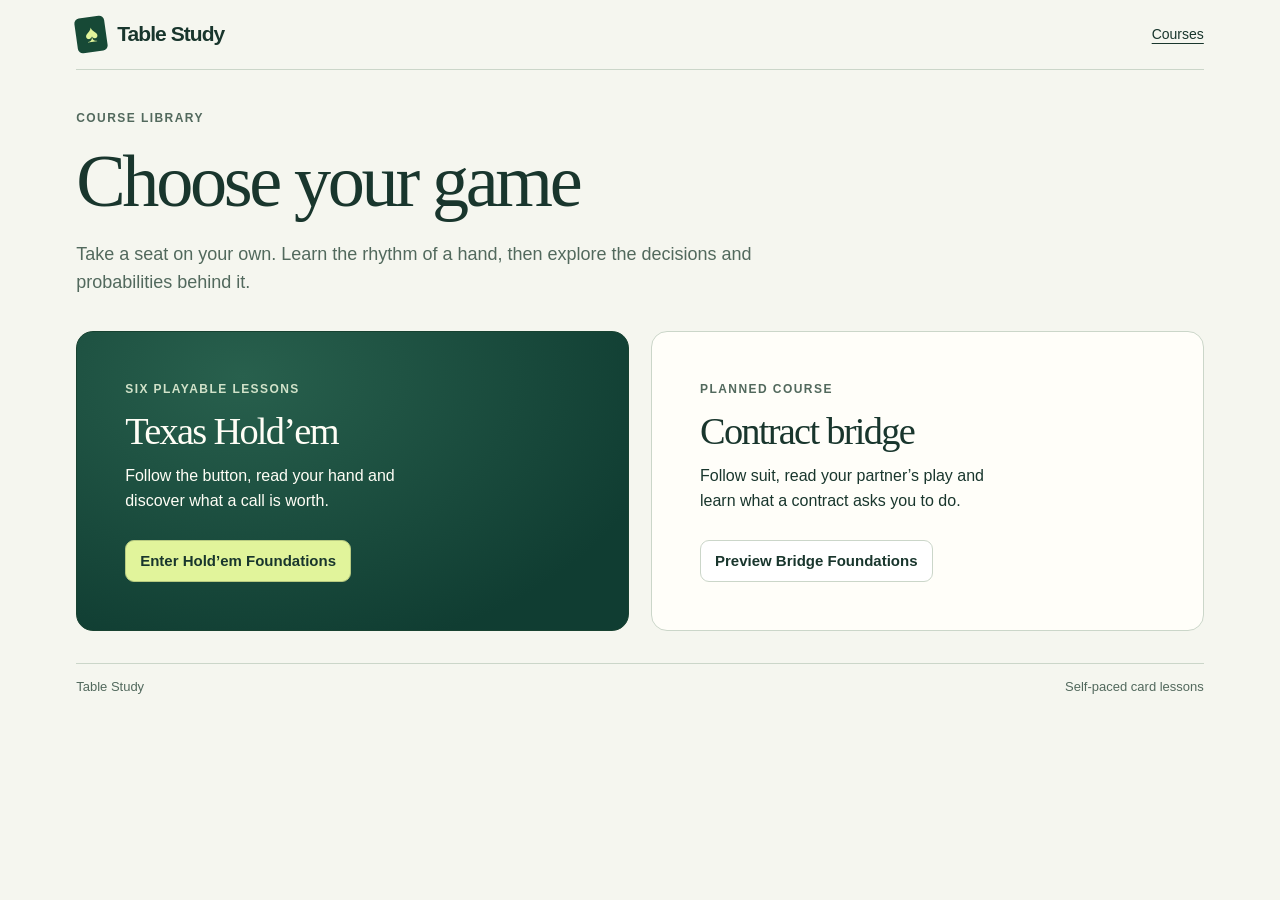
==== index.html @ 5b5e3d0c "Add a bridge course entrance and adaptive Hold’em practice" ====
<!doctype html>
<html lang="en">
<head>
<meta charset="utf-8">
<meta name="viewport" content="width=device-width,initial-scale=1">
<meta name="theme-color" content="#123f35">
<meta name="description" content="Explore solo card-game courses. Play Hold’em Foundations or preview the Bridge Foundations syllabus.">
<title>Table Study · Courses</title>
<link rel="stylesheet" href="assets/course.css">
<script defer src="assets/poker.js">
</script>
<script defer src="assets/lessons.js">
</script>
<script defer src="assets/practice.js"></script>
<script defer src="assets/course.js">
</script>
</head>
<body>
<div class="wrap">
<header>
<a class="brand" href="#library">
<span class="mark" aria-hidden="true">♠</span>Table Study</a>
<a id="section-nav" href="#library">Courses</a>
</header>
<main id="app">
</main>
<noscript>Enable JavaScript to play the lessons.</noscript>
<footer>Table Study <span>Self-paced card lessons</span>
</footer>
</div>
</body>
</html>
---- assets/course.css ----
:root {
  --ink:#19362d;
  --sub:#52695d;
  --line:#cbd6c9;
  --paper:#f5f6ef;
  --lime:#e1f49b;
  --green:#174936;
  --red:#9c3944;
  color:var(--ink);
  background:var(--paper);
  font:16px/1.55 "DM Sans",-apple-system,BlinkMacSystemFont,"Segoe UI",sans-serif;
}

* {
  box-sizing:border-box;
}

body {
  margin:0;
}

.wrap {
  max-width:1230px;
  margin:auto;
  padding:0 clamp(16px,4vw,54px);
}

header,footer,.row {
  display:flex;
  align-items:center;
  justify-content:space-between;
  gap:12px;
}

header {
  height:70px;
  border-bottom:1px solid var(--line);
}

footer {
  margin:32px 0 20px;
  border-top:1px solid var(--line);
  padding:13px 0;
  color:var(--sub);
  font-size:13px;
}

a {
  color:inherit;
  text-underline-offset:4px;
}

header>a:last-child {
  font-size:14px;
}

.brand {
  display:flex;
  align-items:center;
  gap:11px;
  text-decoration:none;
  font-size:21px;
  font-weight:690;
  letter-spacing:-.045em;
}

.mark {
  display:grid;
  place-items:center;
  background:#174936;
  color:var(--lime);
  width:30px;
  height:35px;
  border-radius:5px;
  transform:rotate(-8deg);
  font:24px Georgia;
}

h1,h2,h3,.figure {
  font-family:"Iowan Old Style",Baskerville,Georgia,serif;
  font-weight:500;
  line-height:1.09;
  letter-spacing:-.045em;
}

h1 {
  font-size:clamp(39px,5.8vw,76px);
  margin:.15em 0 .26em;
}

h2 {
  font-size:clamp(29px,3vw,42px);
  margin:.35em 0;
}

h3 {
  font-size:27px;
  margin:8px 0;
}

p {
  margin:0 0 14px;
}

.over {
  color:var(--sub);
  font-size:12px;
  letter-spacing:.12em;
  text-transform:uppercase;
  font-weight:710;
}

.intro {
  padding:35px 0 20px;
}

.intro p {
  max-width:680px;
  font-size:18px;
  color:var(--sub);
}

.grid {
  display:grid;
  grid-template-columns:minmax(0,1.29fr) minmax(0,1fr);
  gap:22px;
  align-items:start;
}

.panel,.paper {
  border:1px solid var(--line);
  border-radius:16px;
  background:#fffef9;
  padding:clamp(20px,2.4vw,32px);
}

.panel p,.paper p {
  max-width:65ch;
}

.felt {
  background:radial-gradient(ellipse at 30% 15%,#28604d,#103d32 80%);
  border:1px solid #184231;
  border-radius:17px;
  padding:24px;
  color:#fffef6;
  position:relative;
}

.felt .over,.felt small {
  color:#d1e2c9;
}

.felt h2 {
  margin-top:0;
}

.felt .row {
  align-items:flex-start;
}

.felt .badge {
  border:1px solid #92aa98;
  border-radius:21px;
  padding:4px 10px;
  font-size:13px;
}

.oval {
  height:275px;
  position:relative;
  border:1px solid #7c9e8466;
  border-radius:110px;
  margin:22px 7px 14px;
  box-shadow:0 0 0 5px #d7edbf09,inset 0 0 0 6px #d7edbf07;
}

.seat {
  position:absolute;
  transform:translate(-50%,-50%);
  background:#204d3e;
  display:grid;
  text-align:center;
  border:1px solid #789884;
  border-radius:12px;
  padding:4px 10px;
  min-width:59px;
  font-weight:650;
  font-size:14px;
}

.seat small {
  font-size:11px;
  white-space:nowrap;
}

.seat.me {
  background:#e2f59e;
  color:var(--ink);
}

.seat.me small {
  color:#385033;
}

.s0 {
  top:10%;
  left:50%;
}

.s1 {
  top:50%;
  left:90%;
}

.s2 {
  top:90%;
  left:50%;
}

.s3 {
  top:50%;
  left:10%;
}

.seat.fold {
  opacity:.6;
}

.center {
  position:absolute;
  left:50%;
  top:50%;
  transform:translate(-50%,-50%);
  text-align:center;
  font-size:14px;
}

.big {
  font:500 39px Georgia;
  display:block;
}

.figure {
  font-size:clamp(32px,4vw,54px);
}

.cards {
  display:flex;
  flex-wrap:wrap;
  gap:6px;
  margin:6px 0 18px;
}

.card {
  display:inline-flex;
  flex-direction:column;
  justify-content:center;
  align-items:center;
  width:44px;
  height:62px;
  background:#fffdf2;
  color:#253c31;
  border-radius:6px;
  border:1px solid #d0d5c7;
  font:bold 22px/1 Georgia;
  box-shadow:0 2px 3px #0001;
}

.card span {
  font:18px Georgia;
}

.card.red {
  color:#9c3944;
}

.card.selected {
  outline:3px solid var(--lime);
  outline-offset:1px;
  transform:translateY(-4px);
}

button.card {
  cursor:pointer;
}

.group {
  margin-top:20px;
}

.actions {
  display:flex;
  gap:8px;
  flex-wrap:wrap;
  align-items:center;
}

.btn {
  border:1px solid var(--line);
  border-radius:9px;
  padding:10px 14px;
  background:white;
  color:var(--ink);
  line-height:1.35;
  font-family:inherit;
  font-size:15px;
  font-weight:620;
  cursor:pointer;
  text-decoration:none;
  display:inline-block;
}

.btn:hover {
  background:#eef4e6;
}

.btn.main {
  background:var(--lime);
  border-color:#b7ca81;
}

.btn[aria-pressed=true] {
  background:#24523d;
  color:white;
}

.btn:disabled {
  opacity:.5;
  cursor:default;
}

a:focus-visible,button:focus-visible,summary:focus-visible {
  outline:3px solid #aa7426;
  outline-offset:4px;
}

.feedback {
  background:#ecf1e7;
  padding:12px 15px;
  border-radius:8px;
  margin:15px 0;
  line-height:1.5;
}

.feedback:empty {
  display:none;
}

.panel .actions {
  margin-top:15px;
}

.controls {
  margin-top:22px;
  border-top:1px solid var(--line);
  padding-top:12px;
  font-size:14px;
}

.plain {
  color:var(--sub);
  font:inherit;
  cursor:pointer;
  background:none;
  border:0;
  padding:5px;
}

.map {
  list-style:none;
  margin:0;
  padding:0;
}

.map a {
  display:grid;
  grid-template-columns:34px 1fr auto;
  align-items:baseline;
  gap:10px;
  border-bottom:1px solid var(--line);
  padding:13px 0;
  text-decoration:none;
}

.map a:hover strong {
  text-decoration:underline;
}

.map small {
  color:var(--sub);
}

.map strong {
  display:block;
}

.map .num,.tabular {
  font-variant-numeric:tabular-nums;
}

.map .num {
  font:18px Georgia;
  color:var(--sub);
}

.desc {
  display:block;
  font-size:14px;
  color:var(--sub);
}

.homeCopy {
  margin-top:24px;
}

.homeCopy p {
  color:#deeadc;
}

.roadmap,details {
  border-bottom:1px solid var(--line);
  padding:15px 0;
}

summary {
  cursor:pointer;
  font-weight:650;
}

.roadmap p,details p {
  color:var(--sub);
  margin:10px 0;
}

.note {
  color:var(--sub);
  font-size:14px;
}

.bar {
  height:10px;
  background:#d4e1d4;
  border-radius:6px;
  position:relative;
  margin:12px 0;
}

.bar b {
  background:#86a86a;
  display:block;
  height:100%;
  border-radius:6px;
}

.bar i {
  height:18px;
  width:3px;
  position:absolute;
  top:-4px;
  background:#412f21;
}

.outs {
  display:grid;
  grid-template-columns:repeat(11,1fr);
  gap:3px;
  margin:12px 0 8px;
}

.out {
  font-size:12px;
  min-height:25px;
  display:grid;
  place-items:center;
  border:1px solid #729380;
  border-radius:3px;
}

.out.win {
  background:var(--lime);
  color:#173d2d;
  border-color:var(--lime);
}

.twocol {
  display:flex;
  gap:22px;
  flex-wrap:wrap;
}

.screen-reader {
  position:absolute;
  width:1px;
  height:1px;
  overflow:hidden;
  clip-path:inset(50%);
}

.calc {
  border-left:3px solid #b4c58e;
  padding-left:13px;
  font-variant-numeric:tabular-nums;
}

.gameLinks {
  margin:20px 0;
}

.pill {
  font-size:13px;
  color:var(--sub);
}

.ranklist {
  font-size:15px;
}

.ranklist li {
  margin:6px 0;
}

.bits {
  display:flex;
  flex-wrap:wrap;
  gap:4px;
  margin:12px 0;
}

.bits i {
  width:11px;
  height:11px;
  border-radius:2px;
  background:#8da495;
}

.bits i.hit {
  background:var(--lime);
}

@media(max-width:780px) {
  .grid {
    grid-template-columns:1fr;
  }
  .intro {
    padding-top:21px;
  }
  .oval {
    height:210px;
  }
  .wrap {
    max-width:660px;
  }
  .felt {
    padding:19px;
  }
}

@media(max-width:450px) {
  header {
    height:57px;
  }
  .card {
    width:34px;
    height:48px;
    font-size:18px;
  }
  .card span {
    font-size:14px;
  }
  .seat {
    padding:3px 6px;
    min-width:50px;
    font-size:12px;
  }
  .s3 {
    left:12%;
  }
  .s1 {
    left:88%;
  }
  .outs {
    grid-template-columns:repeat(8,1fr);
  }
  .map a {
    grid-template-columns:23px 1fr auto;
    gap:5px;
  }
  .map small {
    font-size:12px;
  }
  .intro p {
    font-size:16px;
  }
  .felt {
    padding:16px;
  }
}

.catalog {
  display: grid;
  grid-template-columns: repeat(2, minmax(0, 1fr));
  gap: 22px;
}
.track-card {
  padding: clamp(24px, 4vw, 48px);
  display: flex;
  align-items: flex-start;
  flex-direction: column;
}
.track-card h2 { margin: 12px 0; }
.track-card p { max-width: 35ch; margin-bottom: 26px; }
.track-card .btn { margin-top: auto; }
.bridge-map { padding-left: 1.5em; }
.bridge-map li { padding: 8px 0 8px 4px; }
.retry-list { margin-top: 20px; }
button.seat { color: inherit; font-family: inherit; cursor: pointer; }
button.seat:hover { outline: 2px solid var(--lime); }
button.seat.me { color: var(--ink); }
.batch-note p { color: #f7f9ed; }
@media(max-width:650px) {
  .catalog { grid-template-columns: 1fr; gap: 14px; }
}
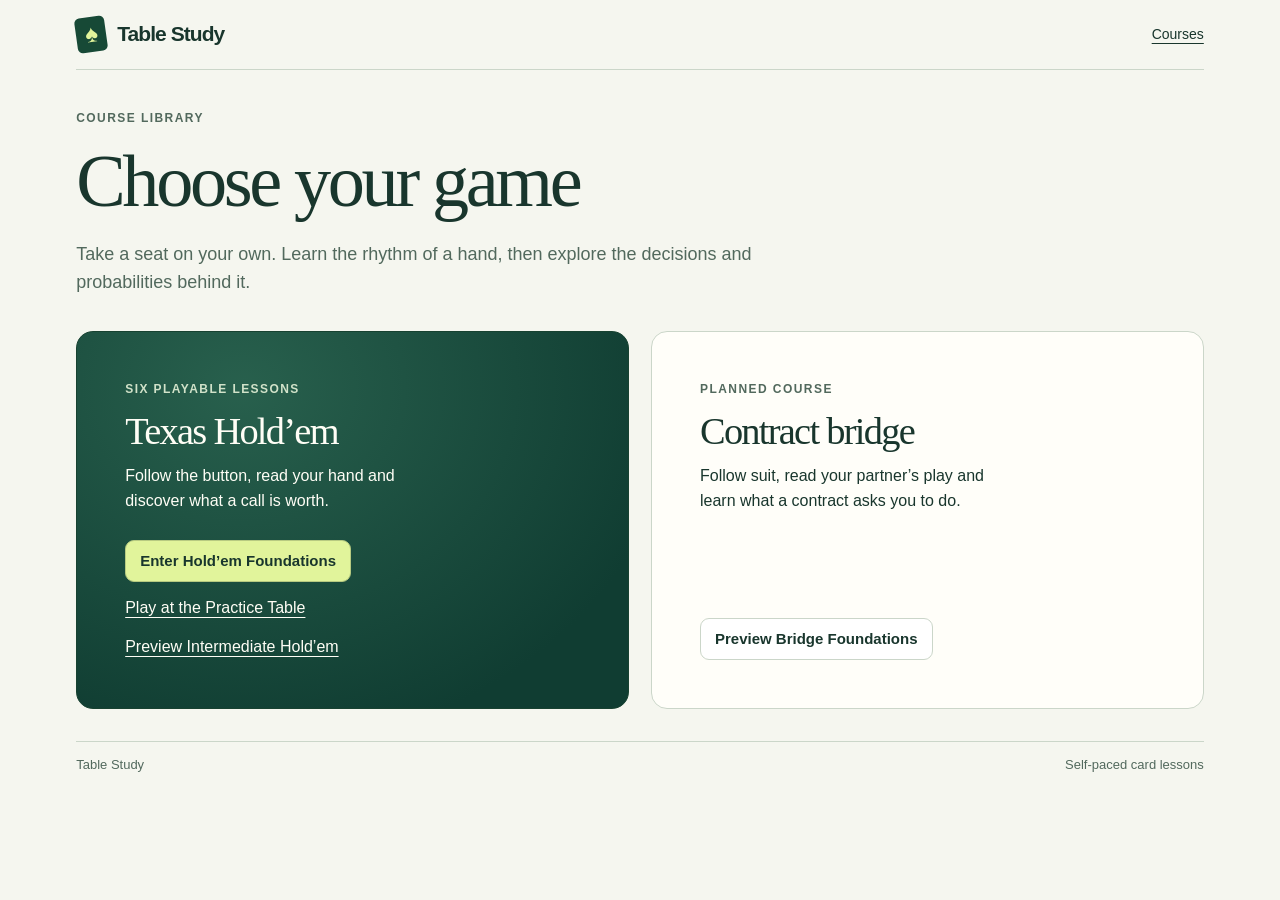
==== commit 3ef69c94: "Add heads-up practice, river bluff decisions and hosted Slumbot play" ====
--- a/index.html
+++ b/index.html
@@ -7,11 +7,16 @@
 <meta name="description" content="Explore solo card-game courses. Play Hold’em Foundations or preview the Bridge Foundations syllabus.">
 <title>Table Study · Courses</title>
 <link rel="stylesheet" href="assets/course.css">
+<link rel="stylesheet" href="assets/table.css">
 <script defer src="assets/poker.js">
 </script>
 <script defer src="assets/lessons.js">
 </script>
 <script defer src="assets/practice.js"></script>
+<script defer src="assets/heads-up.js"></script>
+<script defer src="assets/river-lab.js"></script>
+<script defer src="assets/hosted-opponent.js"></script>
+<script defer src="assets/practice-table.js"></script>
 <script defer src="assets/course.js">
 </script>
 </head>
--- a/assets/course.css
+++ b/assets/course.css
@@ -611,6 +611,7 @@
 .track-card h2 { margin: 12px 0; }
 .track-card p { max-width: 35ch; margin-bottom: 26px; }
 .track-card .btn { margin-top: auto; }
+.track-preview { margin-top: 14px; }
 .bridge-map { padding-left: 1.5em; }
 .bridge-map li { padding: 8px 0 8px 4px; }
 .retry-list { margin-top: 20px; }
--- a/assets/table.css
+++ b/assets/table.css
@@ -0,0 +1,36 @@
+.table-intro { padding-bottom: 0; }
+.table-modes { display: flex; flex-wrap: wrap; gap: 8px 24px; margin: 12px 0 24px; border-bottom: 1px solid var(--line); }
+.table-modes a { padding: 8px 0 10px; text-decoration: none; color: var(--sub); }
+.table-modes a[aria-current] { border-bottom: 3px solid var(--green); color: var(--ink); font-weight: 700; }
+.table-modes a:hover { text-decoration: underline; }
+.live-felt .row { align-items: center; }
+.table-player { display: flex; align-items: center; gap: 14px; margin-top: 24px; }
+.table-player b { font-size: 18px; }
+.table-player small { display: block; }
+.table-player .stack { color: #dfebd8; margin-left: 4px; font-size: 14px; }
+.table-board { padding: 19px 0; margin-top: 24px; border-block: 1px solid #88aa8b6b; text-align: center; }
+.board-cards, .pocket { display: flex; gap: 5px; align-items: center; }
+.board-cards { justify-content: center; margin-top: 12px; }
+.pot-chip { display: inline-flex; align-items: baseline; gap: 7px; font-size: 15px; }
+.pot-chip b { font: 32px/1 Georgia, serif; }
+.board-slot { width: 44px; height: 62px; border: 1px dashed #9db7a3; border-radius: 6px; }
+.covered-pair { display: flex; gap: 5px; }
+.covered-pair::before,.covered-pair::after { content:''; width: 42px; height: 60px; border: 1px solid #a8baa5; border-radius: 6px; background: repeating-linear-gradient(45deg,#45705d 0 2px,#315a49 2px 6px); box-shadow: inset 0 0 0 3px #37604f; }
+.table-history ol { padding-left: 1.6em; }
+.table-history li { padding: 2px 0; }
+.table-history small { color: var(--sub); }
+.wager { display:flex; gap: 10px; align-items: center; flex-wrap: wrap; margin-top: 14px; }
+.wager input,.decision-panel select { padding: 8px; background: #fff; border: 1px solid #859b8d; border-radius: 6px; color: var(--ink); font: inherit; max-width: 100%; }
+.wager input { width: 5em; }
+.decision-panel select { display:block; margin: 4px 0 12px; }
+.table-coach { border-top: 1px solid var(--line); margin-top: 20px; padding-top: 12px; }
+.table-coach .plain { text-decoration: underline; padding: 4px 0; text-underline-offset: 4px; }
+.table-coach p { margin-top: 10px; }
+.table-rules { max-width: 70ch; }
+.decision-panel:focus { outline: none; }
+@media(max-width:450px) {
+  .table-modes { gap: 14px; font-size: 15px; }
+  .board-slot { width: 34px; height: 48px; }
+  .covered-pair::before,.covered-pair::after { width: 32px; height: 46px; }
+}
+.river-table details p { color: inherit; }
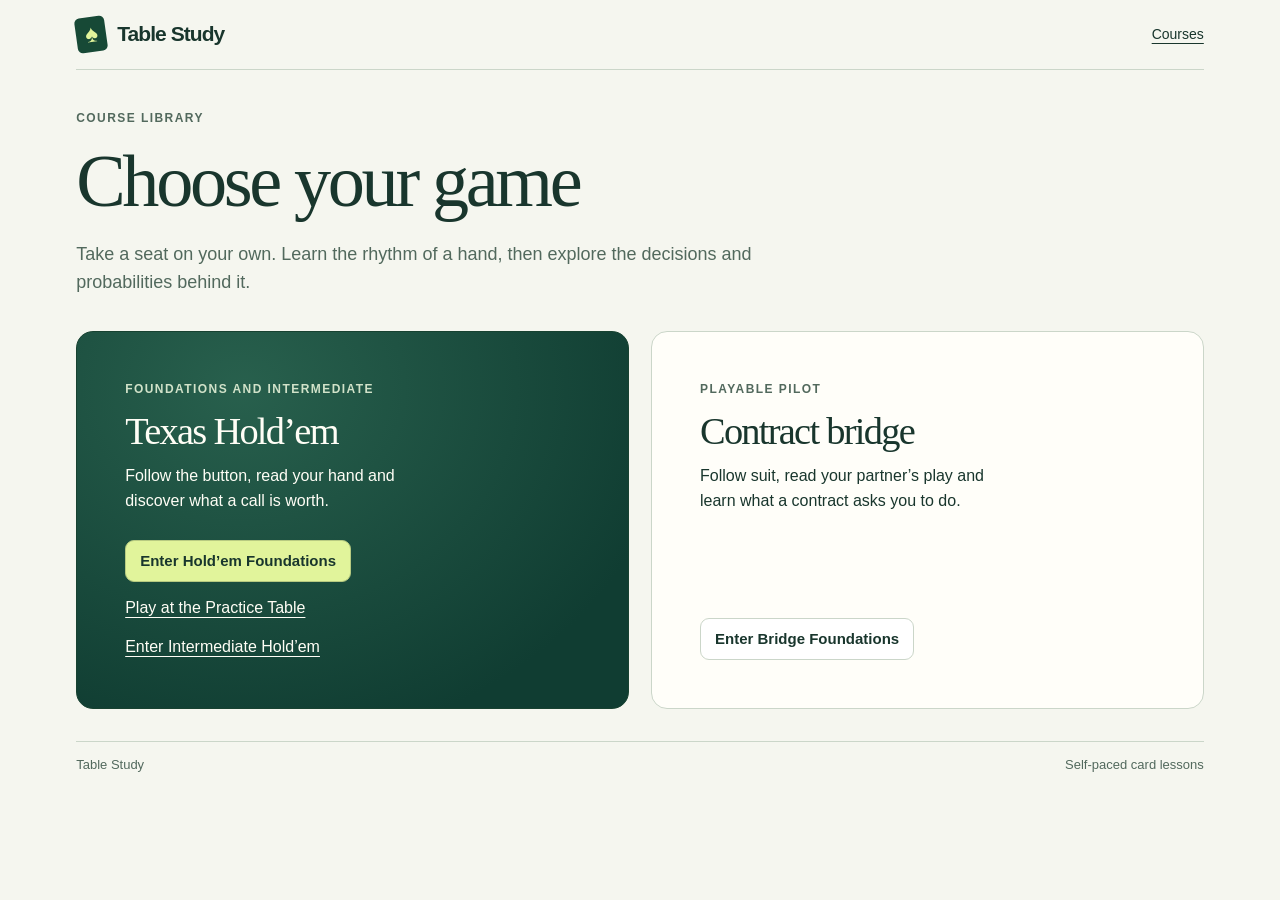
==== commit e5c0cffe: "Add intermediate strategy lessons and bridge pilot, and preserve learner progress" ====
--- a/index.html
+++ b/index.html
@@ -4,7 +4,7 @@
 <meta charset="utf-8">
 <meta name="viewport" content="width=device-width,initial-scale=1">
 <meta name="theme-color" content="#123f35">
-<meta name="description" content="Explore solo card-game courses. Play Hold’em Foundations or preview the Bridge Foundations syllabus.">
+<meta name="description" content="Explore solo card-game courses. Play Hold’em Foundations, study intermediate decisions and practise no-trump bridge.">
 <title>Table Study · Courses</title>
 <link rel="stylesheet" href="assets/course.css">
 <link rel="stylesheet" href="assets/table.css">
@@ -17,6 +17,9 @@
 <script defer src="assets/river-lab.js"></script>
 <script defer src="assets/hosted-opponent.js"></script>
 <script defer src="assets/practice-table.js"></script>
+<script defer src="assets/progress.js"></script>
+<script defer src="assets/intermediate.js"></script>
+<script defer src="assets/bridge.js"></script>
 <script defer src="assets/course.js">
 </script>
 </head>
--- a/assets/course.css
+++ b/assets/course.css
@@ -622,3 +622,13 @@
 @media(max-width:650px) {
   .catalog { grid-template-columns: 1fr; gap: 14px; }
 }
+
+.intermediate-fields label { display:block; margin:12px 0; }
+.intermediate-fields fieldset { border:1px solid var(--line); border-radius:10px; margin:16px 0; padding:10px 14px; min-width:0; }
+.intermediate-fields legend { padding:0 5px; font-weight:650; }
+.intermediate-fields input, .intermediate-fields select { font:inherit; margin-top:6px; }
+.intermediate-fields input { display:block; width:6rem; border:1px solid #859b8d; padding:7px 9px; border-radius:6px; }
+.intermediate-fields select { width:100%; }
+.intermediate-grid .felt p { color:#f5f8ee; }
+.river-options p { color:inherit; }
+.range-compare { margin:14px 0; }
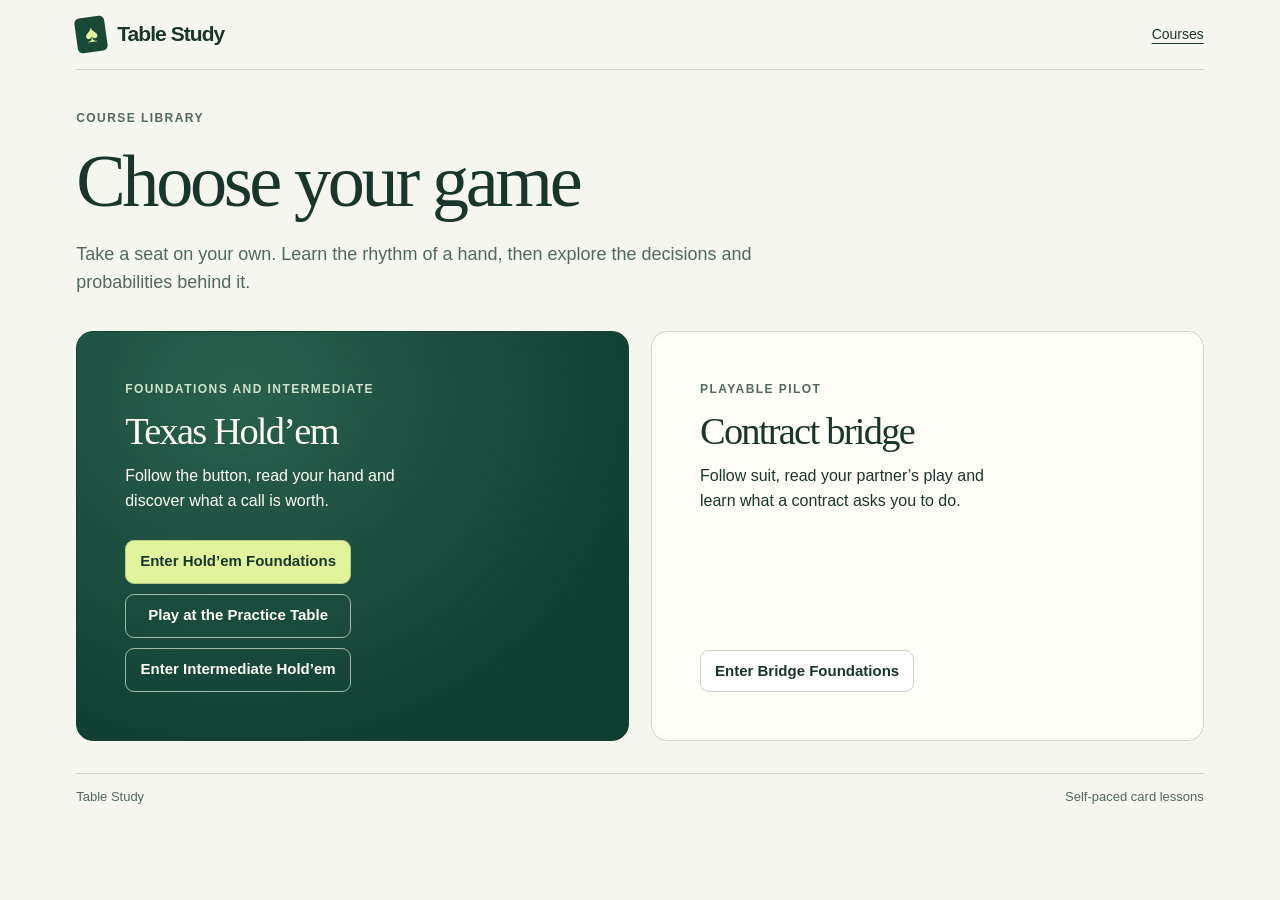
==== commit c8b3ec37: "Connect river probabilities to playable Hold’em decisions" ====
--- a/index.html
+++ b/index.html
@@ -6,11 +6,12 @@
 <meta name="theme-color" content="#123f35">
 <meta name="description" content="Explore solo card-game courses. Play Hold’em Foundations, study intermediate decisions and practise no-trump bridge.">
 <title>Table Study · Courses</title>
-<link rel="stylesheet" href="assets/course.css">
+<link rel="stylesheet" href="assets/course.css?v=river-practice">
 <link rel="stylesheet" href="assets/table.css">
 <script defer src="assets/poker.js">
 </script>
-<script defer src="assets/lessons.js">
+<script defer src="assets/card-notes.js?v=river-practice"></script>
+<script defer src="assets/lessons.js?v=river-practice">
 </script>
 <script defer src="assets/practice.js"></script>
 <script defer src="assets/heads-up.js"></script>
@@ -18,9 +19,9 @@
 <script defer src="assets/hosted-opponent.js"></script>
 <script defer src="assets/practice-table.js"></script>
 <script defer src="assets/progress.js"></script>
-<script defer src="assets/intermediate.js"></script>
+<script defer src="assets/intermediate.js?v=river-practice"></script>
 <script defer src="assets/bridge.js"></script>
-<script defer src="assets/course.js">
+<script defer src="assets/course.js?v=river-practice">
 </script>
 </head>
 <body>
--- a/assets/course.css
+++ b/assets/course.css
@@ -610,8 +610,12 @@
 }
 .track-card h2 { margin: 12px 0; }
 .track-card p { max-width: 35ch; margin-bottom: 26px; }
-.track-card .btn { margin-top: auto; }
-.track-preview { margin-top: 14px; }
+.track-card > .btn, .course-entrances { margin-top: auto; }
+.course-entrances { display:grid; gap:10px; max-width:100%; }
+.course-entrances .btn { min-height:44px; text-align:center; }
+.course-entrances .outlined { background:transparent; border-color:#a1bba8; color:#fffef6; }
+.course-entrances .outlined:hover { background:#315f4d; border-color:#fffef6; }
+.course-entrances a:focus-visible { outline-color:var(--lime); }
 .bridge-map { padding-left: 1.5em; }
 .bridge-map li { padding: 8px 0 8px 4px; }
 .retry-list { margin-top: 20px; }
@@ -632,3 +636,72 @@
 .intermediate-grid .felt p { color:#f5f8ee; }
 .river-options p { color:inherit; }
 .range-compare { margin:14px 0; }
+
+/* Keep a holding together in prose, but allow longer lists of outs to wrap. */
+.note-hand:has(> :nth-child(2):last-child) { white-space:nowrap; }
+.note-card {
+  display:inline-block;
+  vertical-align:.04em;
+  padding:.12em .25em;
+  border:1px solid #bdcbbb;
+  border-radius:4px;
+  background:#fffef8;
+  color:var(--ink);
+  font:600 1em/1.2 Georgia,serif;
+  white-space:nowrap;
+}
+.note-card.red { color:var(--red); }
+
+.prob-study {
+  margin-top:24px;
+  border-radius:12px;
+  padding:clamp(14px,2vw,22px);
+  background:#fffef8;
+  color:var(--ink);
+}
+.prob-study h3 { margin:0 0 14px; font-size:clamp(24px,3vw,32px); }
+.felt .prob-study small { color:var(--sub); }
+.felt .prob-study p { margin:9px 0; color:var(--ink); }
+.prob-switch { display:flex; flex-wrap:wrap; align-items:center; gap:6px; }
+.prob-switch small { font-weight:600; margin-right:4px; }
+.prob-switch button {
+  min-height:36px;
+  padding:4px 10px;
+  border:1px solid #8ca58e;
+  border-radius:7px;
+  background:#fffef8;
+  color:var(--ink);
+  cursor:pointer;
+  font:inherit;
+}
+.prob-switch button[aria-pressed=true] { background:var(--green); color:white; }
+.prob-study :focus-visible { outline:3px solid #966216; outline-offset:2px; }
+.heart-strip { display:flex; gap:4px; flex-wrap:wrap; margin:16px 0 4px; }
+.heart-strip .note-card { padding:6px 4px; text-align:center; min-width:2em; }
+.heart-strip .seen { background:#e8eee4; color:#546658; border-style:dashed; text-decoration:line-through; }
+.prob-result {
+  display:flex;
+  align-items:baseline;
+  flex-wrap:wrap;
+  gap:3px 12px;
+  margin:12px 0 0;
+  padding-top:12px;
+  border-top:1px solid var(--line);
+  font-variant-numeric:tabular-nums;
+}
+.prob-result strong { font:normal 33px/1.15 Georgia,serif; letter-spacing:-.04em; }
+.prob-study details { padding:10px 0 0; border:0; }
+.holding-row {
+  display:grid;
+  grid-template-columns:auto 1fr auto;
+  align-items:center;
+  gap:8px;
+  border-bottom:1px solid var(--line);
+  padding:12px 0;
+  font-size:14px;
+}
+.holding-row:last-child { border-bottom:0; padding-bottom:0; }
+.holding-row b { font-weight:600; }
+.weight-marks { display:flex; gap:3px; margin-top:4px; }
+.weight-marks i { width:13px; height:7px; border-radius:2px; background:#e0e8db; }
+.weight-marks .filled { background:#426b56; }
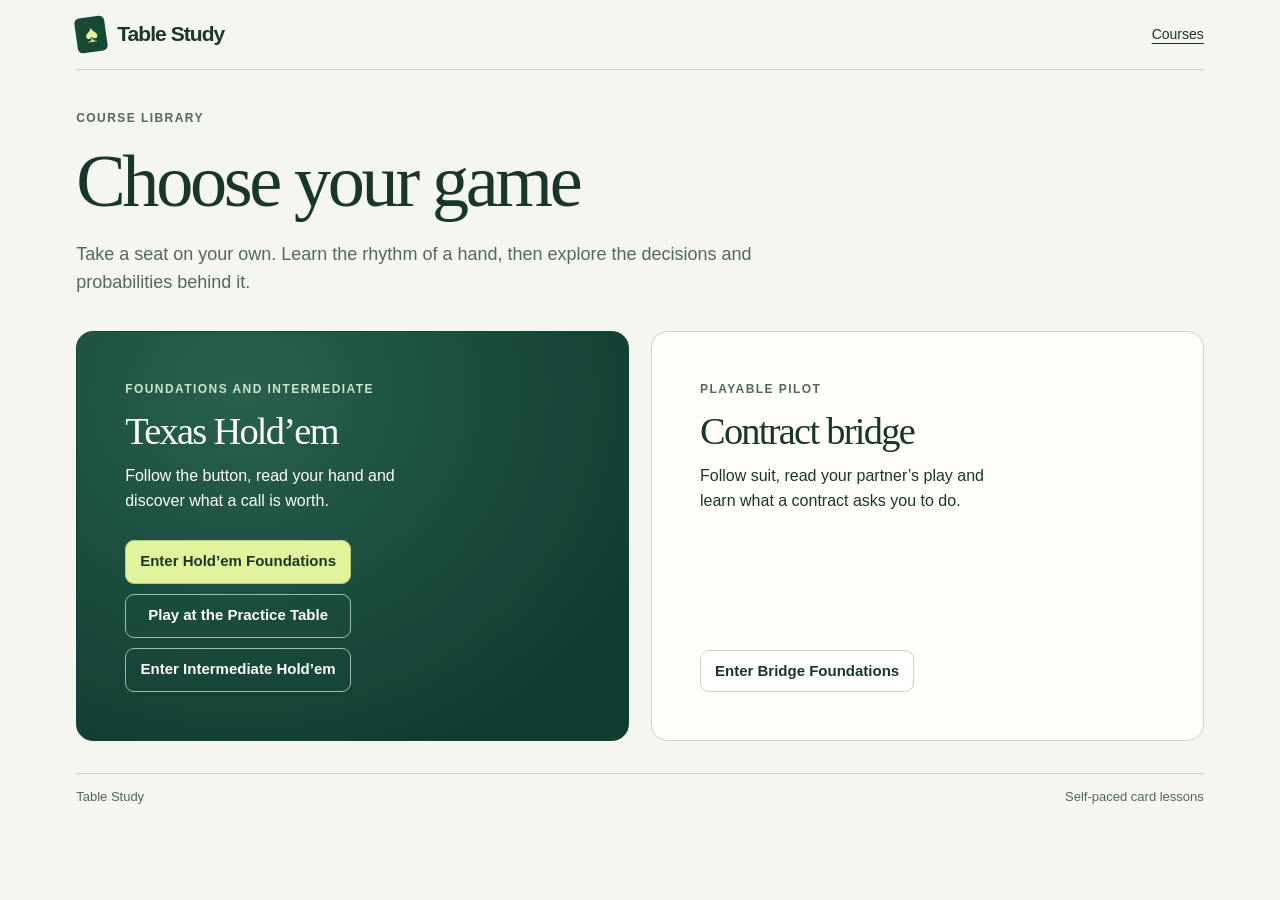
==== commit fc368882: "Add a big-blind capstone with two river prices" ====
--- a/index.html
+++ b/index.html
@@ -6,22 +6,26 @@
 <meta name="theme-color" content="#123f35">
 <meta name="description" content="Explore solo card-game courses. Play Hold’em Foundations, study intermediate decisions and practise no-trump bridge.">
 <title>Table Study · Courses</title>
-<link rel="stylesheet" href="assets/course.css?v=river-practice">
+<link rel="stylesheet" href="assets/course.css?v=flop-capstone">
 <link rel="stylesheet" href="assets/table.css">
 <script defer src="assets/poker.js">
 </script>
 <script defer src="assets/card-notes.js?v=river-practice"></script>
-<script defer src="assets/lessons.js?v=river-practice">
+<script defer src="assets/flop-lesson.js?v=flop-capstone"></script>
+<script defer src="assets/lessons.js?v=flop-capstone">
 </script>
-<script defer src="assets/practice.js"></script>
+<script defer src="assets/practice.js?v=flop-capstone"></script>
 <script defer src="assets/heads-up.js"></script>
 <script defer src="assets/river-lab.js"></script>
 <script defer src="assets/hosted-opponent.js"></script>
-<script defer src="assets/practice-table.js"></script>
+<script defer src="assets/practice-table.js?v=strategy-1"></script>
 <script defer src="assets/progress.js"></script>
-<script defer src="assets/intermediate.js?v=river-practice"></script>
+<script defer src="assets/intermediate.js?v=flop-capstone"></script>
+<script defer src="assets/strategy.js?v=strategy-1"></script>
 <script defer src="assets/bridge.js"></script>
-<script defer src="assets/course.js?v=river-practice">
+<script defer src="assets/big-blind.js?v=big-blind"></script>
+<script defer src="assets/capstone.js?v=big-blind"></script>
+<script defer src="assets/course.js?v=big-blind">
 </script>
 </head>
 <body>
--- a/assets/course.css
+++ b/assets/course.css
@@ -705,3 +705,12 @@
 .weight-marks { display:flex; gap:3px; margin-top:4px; }
 .weight-marks i { width:13px; height:7px; border-radius:2px; background:#e0e8db; }
 .weight-marks .filled { background:#426b56; }
+
+.strategy-map { margin-top: 24px; }
+.strategy-map li { margin: 8px 0; }
+.draw-paths ul { list-style: none; padding: 0; }
+.draw-paths li { border-bottom: 1px solid var(--line); padding: 7px 0 0; }
+.draw-paths li span { display: block; font-variant-numeric: tabular-nums; color: var(--sub); }
+.draw-paths li i { display: block; height: 5px; margin-top: 4px; background: var(--green); }
+.draw-paths li:last-child i { background: var(--sub); }
+.bet-context { border-top: 1px solid #658677; padding-top: 12px; }
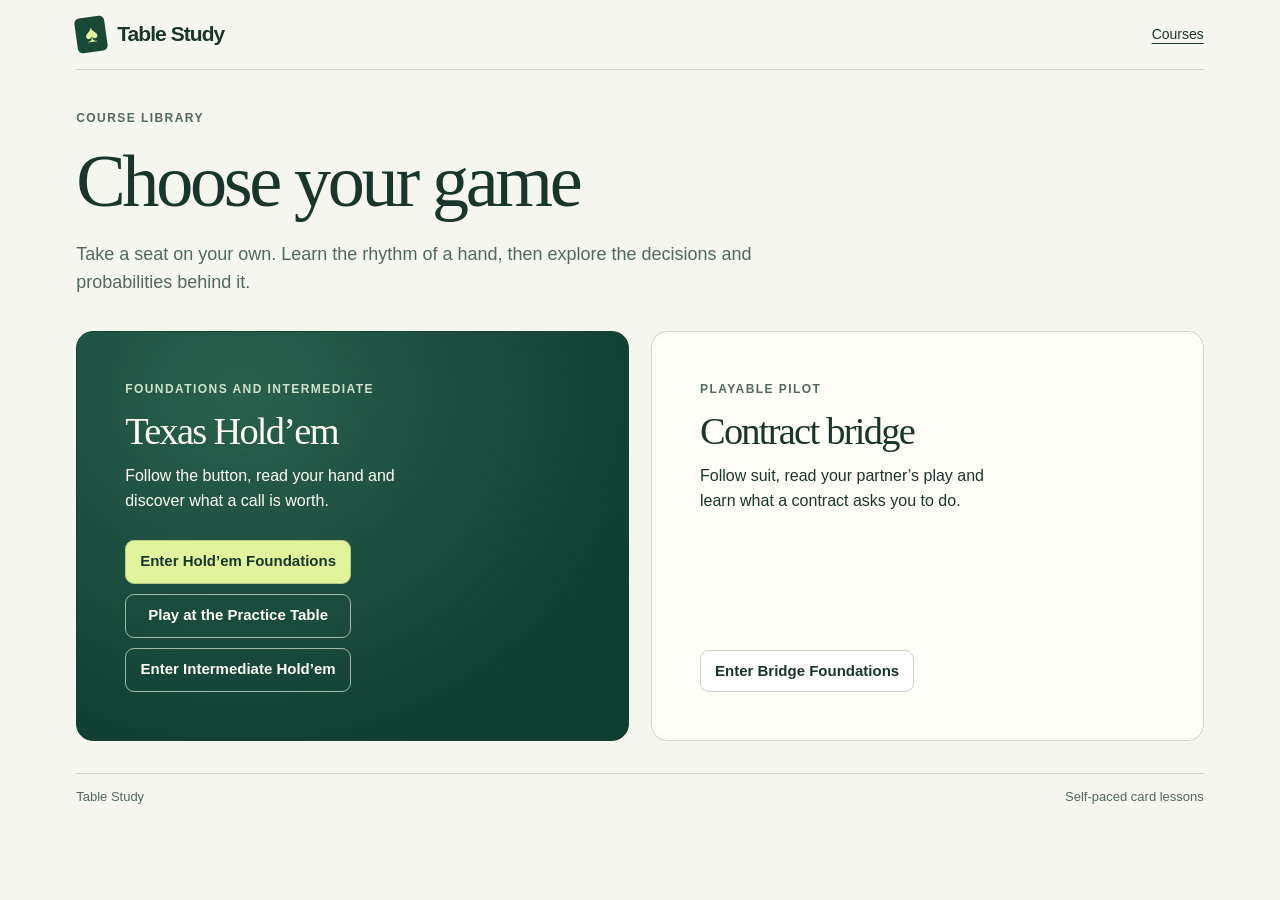
==== commit 2ef74c05: "Protect course progress and teach blockers and price-sensitive ranges" ====
--- a/index.html
+++ b/index.html
@@ -6,7 +6,7 @@
 <meta name="theme-color" content="#123f35">
 <meta name="description" content="Explore solo card-game courses. Play Hold’em Foundations, study intermediate decisions and practise no-trump bridge.">
 <title>Table Study · Courses</title>
-<link rel="stylesheet" href="assets/course.css?v=flop-capstone">
+<link rel="stylesheet" href="assets/course.css?v=course-review">
 <link rel="stylesheet" href="assets/table.css">
 <script defer src="assets/poker.js">
 </script>
@@ -19,13 +19,13 @@
 <script defer src="assets/river-lab.js"></script>
 <script defer src="assets/hosted-opponent.js"></script>
 <script defer src="assets/practice-table.js?v=strategy-1"></script>
-<script defer src="assets/progress.js"></script>
-<script defer src="assets/intermediate.js?v=flop-capstone"></script>
-<script defer src="assets/strategy.js?v=strategy-1"></script>
-<script defer src="assets/bridge.js"></script>
+<script defer src="assets/progress.js?v=course-review"></script>
+<script defer src="assets/intermediate.js?v=course-review"></script>
+<script defer src="assets/strategy.js?v=course-review"></script>
+<script defer src="assets/bridge.js?v=course-review"></script>
 <script defer src="assets/big-blind.js?v=big-blind"></script>
-<script defer src="assets/capstone.js?v=big-blind"></script>
-<script defer src="assets/course.js?v=big-blind">
+<script defer src="assets/capstone.js?v=course-review"></script>
+<script defer src="assets/course.js?v=course-review">
 </script>
 </head>
 <body>
--- a/assets/course.css
+++ b/assets/course.css
@@ -631,8 +631,10 @@
 .intermediate-fields fieldset { border:1px solid var(--line); border-radius:10px; margin:16px 0; padding:10px 14px; min-width:0; }
 .intermediate-fields legend { padding:0 5px; font-weight:650; }
 .intermediate-fields input, .intermediate-fields select { font:inherit; margin-top:6px; }
-.intermediate-fields input { display:block; width:6rem; border:1px solid #859b8d; padding:7px 9px; border-radius:6px; }
+.intermediate-fields input[type=number] { display:block; width:6rem; border:1px solid #859b8d; padding:7px 9px; border-radius:6px; }
 .intermediate-fields select { width:100%; }
+.intermediate-fields label:has(input[type=checkbox]) { display:flex; align-items:center; gap:8px; }
+.intermediate-fields input[type=checkbox] { margin:0; }
 .intermediate-grid .felt p { color:#f5f8ee; }
 .river-options p { color:inherit; }
 .range-compare { margin:14px 0; }
